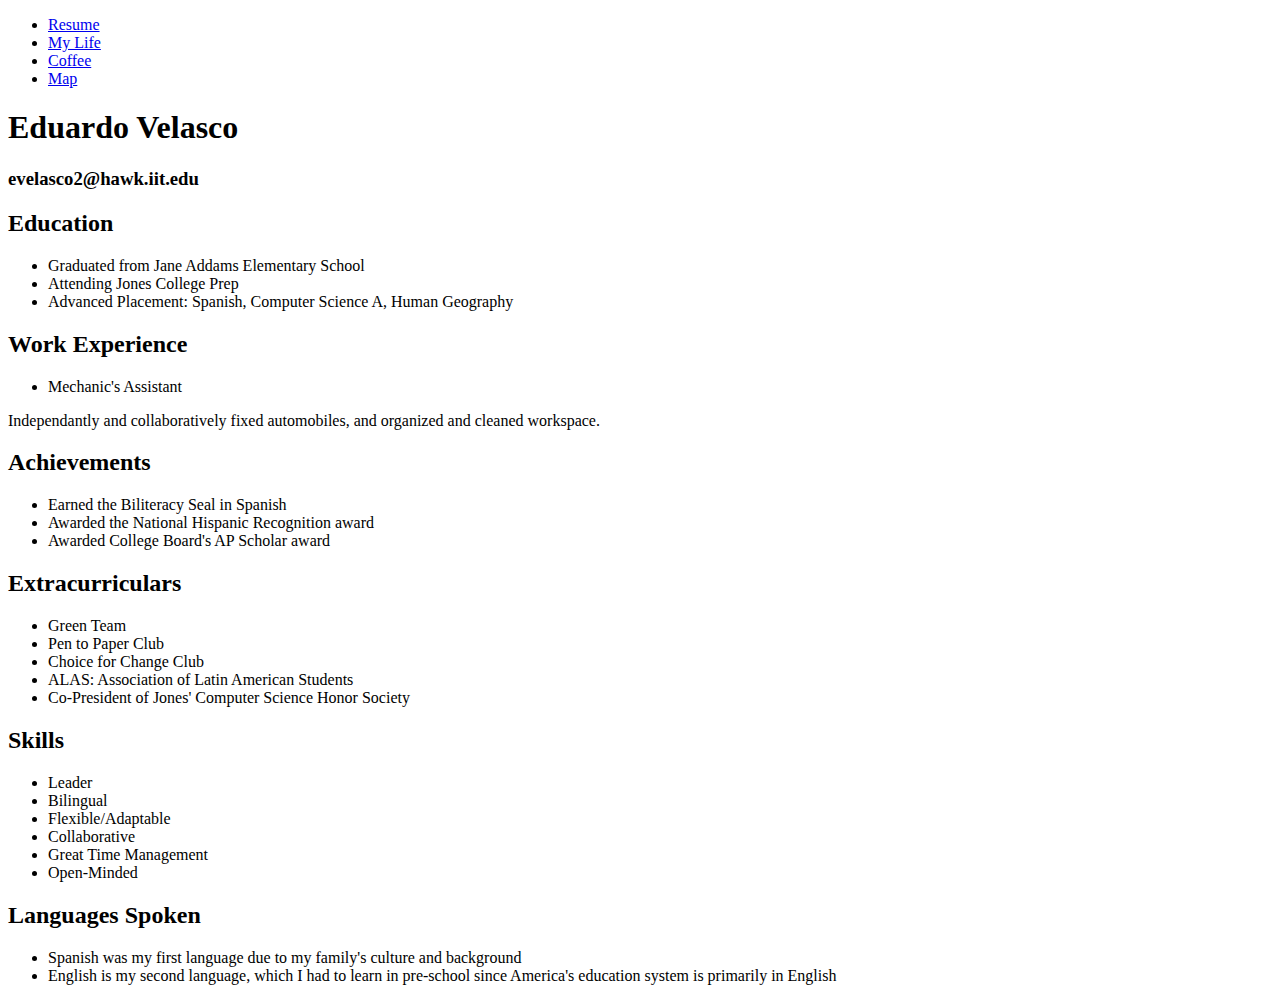
==== index.html @ 63787399 "fixed html declaration" ====
<!DOCTYPE html>
<html lang="en">
<head>
  <meta charset="UTF-8">
  <title>Resume</title>
  <link rel="stylesheet" type="text/css" href="css/normalize.css">
  <link rel="stylesheet" href="css/style.css">
  <link rel="preconnect" href="https://fonts.googleapis.com">
  <link rel="preconnect" href="https://fonts.gstatic.com" crossorigin>
  <link href="https://fonts.googleapis.com/css2?family=Arima+Madurai:wght@200;800&family=Mirza:wght@400;700&display=swap" rel="stylesheet">
</head>
<body class="page-1">
  <nav class="main-navbar">
    <ul class="navbar">
      <li class="on-page"><a href="#jump" title="resume">Resume</a></li>
      <li><a href="page_2.html" title="page2">My Life</a></li>
      <li><a href="page_3.html" title="page3">Coffee</a></li>
      <li><a href="map.html" title="map">Map</a></li>
    </ul>
  </nav>
  <div class="first">
    <h1>Eduardo Velasco</h1>
    <h3>evelasco2&#64;hawk&#46;iit&#46;edu</h3>
  </div>
  <div class="wrapper">
    <div class="resume-left-1">
      <h2>Education</h2>
      <ul>
        <li>Graduated from Jane Addams Elementary School</li>
        <li>Attending Jones College Prep</li>
        <li>Advanced Placement&#58; Spanish&#44; Computer Science A&#44; Human Geography</li>
      </ul>
    </div>
    <div class="resume-right">
      <h2>Work Experience</h2>
      <ul>
        <li>Mechanic&#39;s Assistant</li>
      </ul>
      <p>
        Independantly and collaboratively fixed automobiles&#44; and organized and cleaned workspace&#46;
      </p>
    </div>
  </div>
  <div class="footer"></div>
  <div class="wrapper">
    <div class="resume-left-1">
      <h2>Achievements</h2>
      <ul>
        <li>Earned the Biliteracy Seal in Spanish</li>
        <li>Awarded the National Hispanic Recognition award</li>
        <li>Awarded College Board&#39;s AP Scholar award</li>
      </ul>
    </div>
    <div class="resume-right">
      <h2>Extracurriculars</h2>
      <ul>
        <li>Green Team</li>
        <li>Pen to Paper Club</li>
        <li>Choice for Change Club</li>
        <li>ALAS&#58; Association of Latin American Students</li>
        <li>Co&#45;President of Jones&#39; Computer Science Honor Society</li>
      </ul>
    </div>
  </div>
  <div class="footer"></div>
  <div class="wrapper">
    <div class="resume-left-2">
      <h2>Skills</h2>
      <ul>
        <li>Leader</li>
        <li>Bilingual</li>
        <li>Flexible&#47;Adaptable</li>
        <li>Collaborative</li>
        <li>Great Time Management</li>
        <li>Open&#45;Minded</li>
      </ul>
    </div>
    <div class="resume-right-2">
      <h2>Languages Spoken</h2>
      <ul>
        <li>
          Spanish was my first language due to my family&#39;s culture and background
        </li>
        <li>
          English is my second language&#44; which I had to learn in pre&#45;school since America&#39;s education system is primarily in English
        </li>
      </ul>
    </div>
  </div>
  <div class="footer"></div>
</body>
</html>
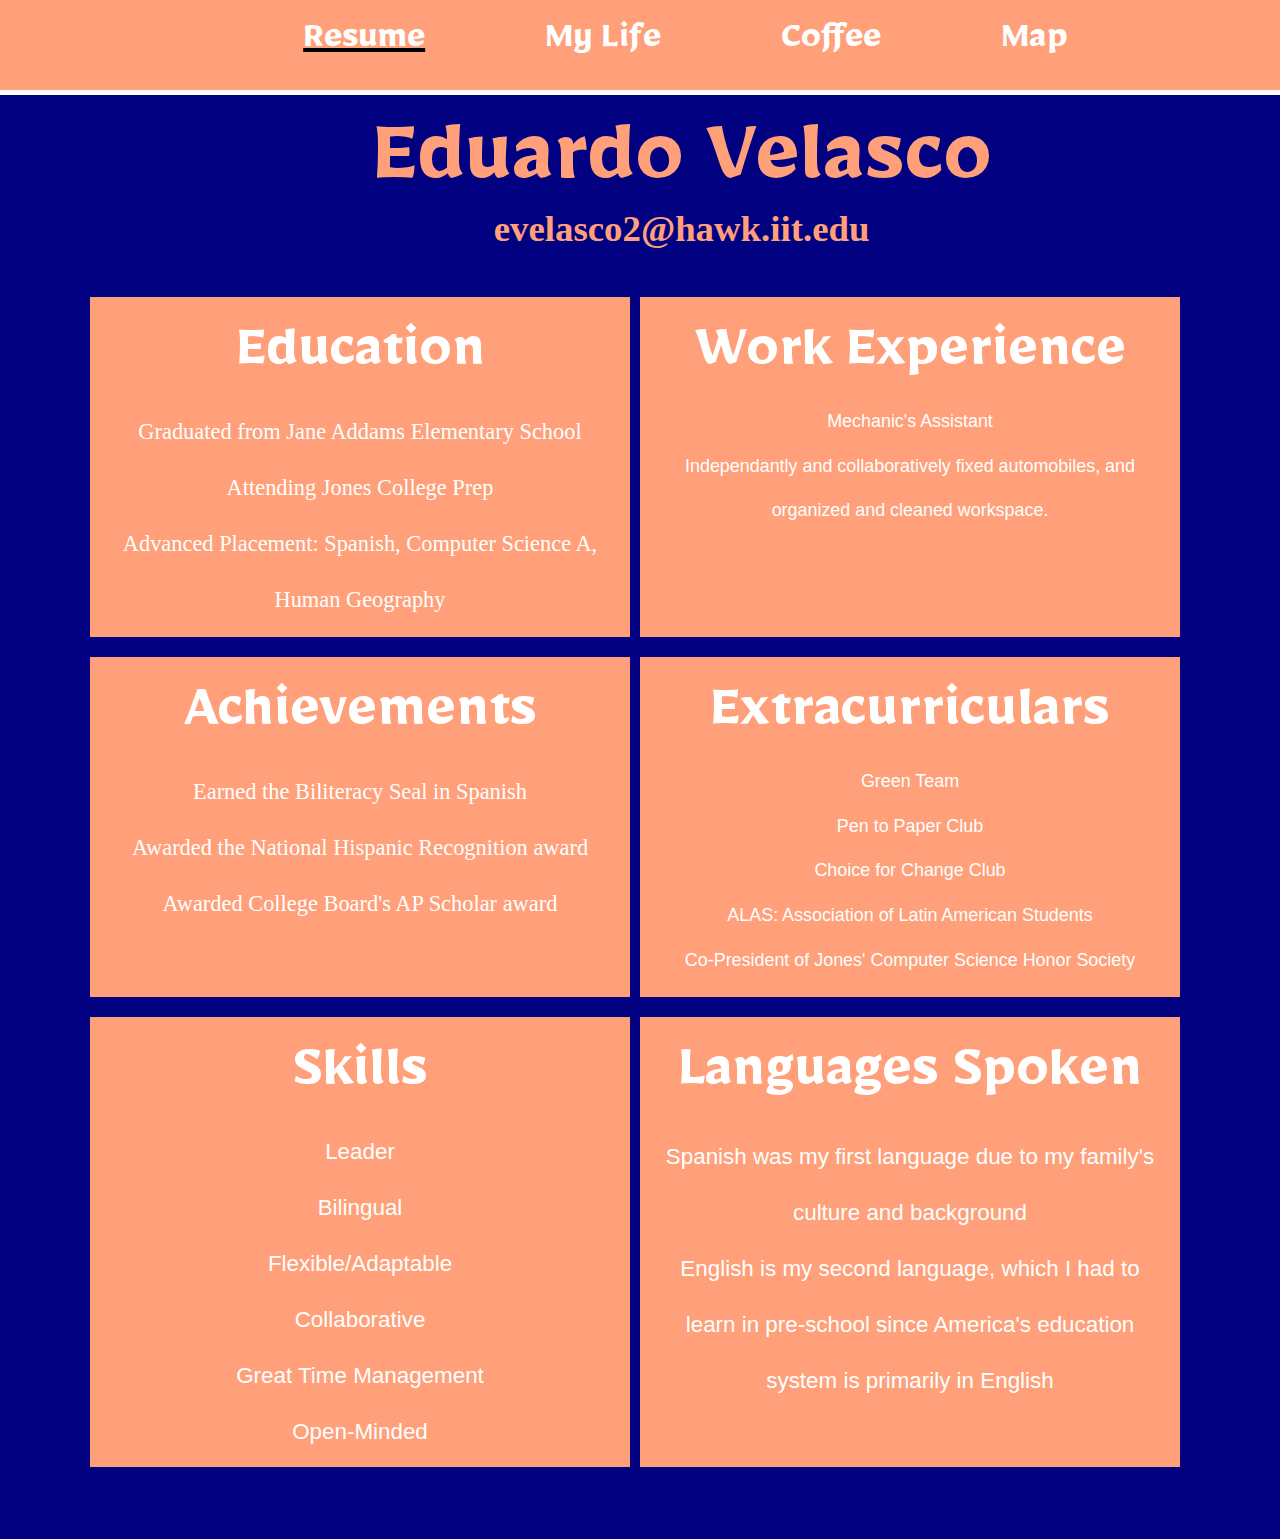
==== commit f7e68b9a: "updated media query css" ====
--- a/index.html
+++ b/index.html
@@ -35,10 +35,8 @@
       <h2>Work Experience</h2>
       <ul>
         <li>Mechanic&#39;s Assistant</li>
+        <li>Independantly and collaboratively fixed automobiles&#44; and organized and cleaned workspace&#46;</li>
       </ul>
-      <p>
-        Independantly and collaboratively fixed automobiles&#44; and organized and cleaned workspace&#46;
-      </p>
     </div>
   </div>
   <div class="footer"></div>
--- a/css/style.css
+++ b/css/style.css
@@ -0,0 +1,621 @@
+.main-navbar {
+  width: 100%;
+  height: 10%;
+  background-color: lightsalmon;
+  position: fixed;
+  top: 0;
+  outline-style: solid;
+  outline-width: 5px;
+  outline-color: white;
+}
+
+.navbar {
+  width: 100%;
+  list-style-type: none;
+  margin: 0 19%;
+  padding: 0;
+  overflow: hidden;
+}
+
+.navbar li {
+  float: left;
+  margin: auto 40px;
+}
+
+.navbar li a {
+  display: block;
+  text-decoration: none;
+  color: white;
+  font-weight: bold;
+  text-align: center;
+  padding: 20px 20px 20px 20px;
+  font-size: 2.5em;
+  font-family: 'Mirza', cursive, arial;
+}
+
+.navbar li a:hover {
+  color: navy;
+} 
+
+.on-page {
+  text-decoration: underline;
+}
+
+.page-1 {
+  background-color: navy;
+  width: 100%;
+  margin: 0 auto 0 auto;
+}
+
+.first {
+  width: 800px;
+  margin: 9% 22% 0% 22%;
+  text-align: center;
+}
+
+.first h1 {
+  color: lightsalmon;
+  font-family: 'Mirza', cursive, arial;
+  font-size: 6em;
+  margin-bottom: -60px;
+}
+
+.first h3 {
+  color: lightsalmon;
+  font-size: 2.3em;
+}
+
+.wrapper {
+  width: 1100px;
+  margin: 0 auto 0 auto;
+  text-align: center;
+}
+
+.wrapper h2 {
+  font-size: 2.5em;
+  font-family: 'Arima Madurai', cursive, arial;
+  color: white;
+}
+
+.wrapper h1 {
+  color: lightsalmon;
+  font-family: 'Mirza', cursive, arial;
+  font-size: 6em;
+  margin-bottom: -60px;
+}
+
+.resume-left-1 {
+  float: left;
+  width: 500px;
+  height: 300px;
+  margin: 10px auto;
+  background-color: lightsalmon;
+  padding: 20px 20px;
+  color: navy;
+}
+
+.resume-left-1 h2 {
+  color: white;
+  font-family: 'Mirza', cursive, arial;
+  font-size: 4em;
+  margin-top: 5px;
+  margin-bottom: 40px;
+}
+
+.resume-left-1 ul {
+  width: 100%;
+  margin: -7% auto;
+  list-style-type: none;
+  padding-left: 0;
+  line-height: 2.5em;
+  font-size: 1.4em;
+  color: white;
+}
+
+.resume-left-2 {
+  float: left;
+  width: 500px;
+  height: 410px;
+  margin: 10px auto;
+  background-color: lightsalmon;
+  padding: 20px 20px;
+}
+
+.resume-right {
+  float: left;
+  width: 500px;
+  margin: 10px 10px;
+  height: 300px;
+  background-color: lightsalmon;
+  padding: 20px 20px;
+  color: white;
+  font-family: "arial", Helvetica, sans-serif;
+  font-size: 1em;
+}
+
+.resume-right h2 {
+  color: white;
+  font-family: 'Mirza', cursive, arial;
+  font-size: 4em;
+  margin-top: 5px;
+  margin-bottom: 40px;
+}
+
+.resume-right li{
+  font-family: "arial", Helvetica, sans-serif;
+  font-size: 0.8em;
+}
+.resume-left-2 ul {
+  width: 100%;
+  height: 100%;
+  list-style-type: none;
+  padding-left: 0;
+  line-height: 2.5em;
+  margin: -7% auto;
+  color: white;
+  font-size: 1.4em;
+  font-family: "arial", Helvetica, sans-serif;
+}
+
+.resume-left-2 h2 {
+  color: white;
+  font-family: 'Mirza', cursive, arial;
+  font-size: 4em;
+  margin-top: 5px;
+  margin-bottom: 40px;
+}
+
+.resume-right-2 {
+  float: left;
+  width: 500px;
+  height: 410px;
+  margin: 10px 10px;
+  background-color: lightsalmon;
+  padding: 20px 20px;
+  font-family: "arial", Helvetica, sans-serif;
+}
+
+.resume-right-2 h2 {
+  color: white;
+  font-family: 'Mirza', cursive, arial;
+  font-size: 4em;
+  margin-top: 5px;
+  margin-bottom: 40px;
+}
+
+.resume-right-2 ul {
+  width: 100%;
+  height: 100%;
+  list-style-type: none;
+  padding-left: 0;
+  line-height: 2.5em;
+  margin: -6% auto;
+  color: white;
+  font-size: 1.4em;
+}
+
+ .resume-right ul {
+   width: 100%;
+  height: 100%;
+  margin: -8% auto;
+  list-style-type: none;
+  padding-left: 0;
+  line-height: 2em;
+  font-size: 1.4em;
+  color: white;
+}
+
+.resume-right p {
+  width: 100%;
+  height: 100%;
+  margin: -50% auto;
+  list-style-type: none;
+  padding-left: 0;
+  line-height: 2.5em;
+  font-size: 1.4em;
+  color: white;
+}
+.footer {
+  clear: left;
+}
+
+.page-2 {
+  background-color: navy;
+  width: 100%;
+  margin: auto auto;
+  padding-left: 0;
+}
+
+.intro-text {
+  float: left;
+  margin-left: 110px;
+  margin-right: 85px;
+  margin-top: 100px;
+  width: 34.7%;
+  text-align: center;
+  color: lightsalmon;
+}
+
+.intro-text h1 {
+  font-size: 6em;
+  font-family: 'Mirza', cursive, arial;
+  margin-top: 15px;
+  margin-bottom: -5px;
+  margin-left: 20px;
+}
+
+.intro-text h2 {
+  font-family: 'Mirza', cursive, arial;
+  font-size: 2.5em;
+  margin-top: -26px;
+  margin-bottom: 55px;
+  margin-left: 20px;
+}
+
+.intro-2 {
+  width: 43.5%;
+  float: left;
+  margin-left: 20px;
+  margin-right: 20px;
+  margin-top: 100px;
+  text-align: right;
+  color: white;
+  background-color: lightsalmon;
+  font-family: 'Mirza', cursive, arial;
+  font-weight: bold;
+}
+
+.intro-2 p {
+  font-family: 'Mirza', cursive, arial;
+  font-size: 1.5em;
+  padding-bottom: 5px;
+  padding: 20px 20px 20px 20px;
+  margin: 0 0 0 0;
+  color: navy;
+}
+
+.footer {
+  clear: left;
+}
+
+.first-cont {
+  float: left;
+  background-color: lightsalmon;
+  width: 40%;
+  margin: -3.4% auto auto 7%;
+  text-align: center; 
+  color: white;
+}
+
+.first-cont h2 {
+  margin-top: 23px;
+  margin-bottom: -25px;
+  font-family: 'Mirza', cursive, arial;
+  font-size: 3em;
+  color: navy;
+}
+
+.first-cont p {
+  font-family: "Arial", Helvetica, sans-serif;
+  font-size: 1.2em;
+  line-height: 1.5em;
+  padding: 0px 10px;
+  margin: 20px;
+  margin-bottom: 40px;
+  font-weight: bold;
+}
+
+.second-cont {
+  float: right;
+  width: 15%;
+  height: auto;
+  margin: auto 38% auto auto;
+}
+
+.third-cont {
+  float: left;
+  width: 87%;
+  background-color: lightsalmon;
+  margin-top: 50px;
+  margin-left: 6.5%;
+  margin-right: 6.5%;
+  text-align: center;
+  color: white;
+}
+
+.third-cont h2 {
+  color: navy;
+  font-family: 'Mirza', cursive, arial;
+  font-size: 3em;
+}
+
+.third-cont p {
+  font-family: "Arial", Helvetica, sans-serif;
+  font-size: 1.3em;
+  line-height: 1.5em;
+  padding: 0px 10px;
+  margin-right: 40px;
+  margin-left: 40px;
+  margin-bottom: 30px;
+  margin-top: -45px;
+  font-weight: bold;
+}
+
+.ending {
+  margin-top: 30px;
+  width: 95%;
+  background-color: navy;
+  float: left;
+}
+
+.page-3 {
+  background-color: navy;
+  width: 100%;
+  margin: auto auto;
+}
+
+.first-col {
+  float: left;
+  margin: 5% 5% auto 5%;
+  width: 90%;
+  text-align: center;
+}
+
+.first-col h1 {
+  font-family: 'Mirza', cursive, arial;
+  font-size: 4.5em;
+  color: lightsalmon;
+}
+
+.first-col p {
+  font-family: 'Mirza', cursive, arial;
+  width: 50%;
+  font-size: 2.2em;
+  margin: -60px auto 40px auto;
+  color: lightsalmon;
+}
+
+.left-col-1 {
+  float: left;
+  width: 45%;
+  height: auto;
+  margin: auto auto auto 5%;
+  text-align: center;
+}
+
+.right-col-1 {
+  float: left;
+  width: 45%;
+  margin: auto 5% auto auto;
+  text-align: center;
+  background-color: lightsalmon;
+}
+
+.right-col-1 h2 {
+  color: navy;
+  font-family: 'Mirza', cursive, arial;
+  font-size: 2.6em;
+  margin-bottom: -30px;
+}
+
+.right-col-1 p {
+  font-family: Arial, Helvetica, sans-serif;
+  font-size: 1.3em;
+  color: white;
+  margin: 20px 40px 20px 40px;
+  line-height: 30px;
+}
+
+.left-col-2 {
+  background-color: lightsalmon;
+  float: left;
+  width: 45%;
+  height: auto;
+  margin: auto auto auto 5%;
+  text-align: center;
+}
+
+.left-col-2 h2 {
+  color: navy;
+  font-family: 'Mirza', cursive, arial;
+  font-size: 3em;
+  margin-bottom: -25px;
+}
+
+.left-col-2 p {
+  color: white;
+  font-family: Arial, Helvetica, sans-serif;
+  font-size: 1.3em;
+  margin: 20px 40px 20px 40px;
+  line-height: 30px;
+}
+
+.right-col-2 {
+  float: left;
+  width: 45%;
+  height: auto;
+  margin: auto auto auto 5%;
+  text-align: center;
+}
+
+.second-col {
+  float: left;
+  margin: auto auto;
+  width: 90%;
+  text-align: center;
+  margin: auto 5% auto 5%;
+  background-color: lightsalmon;
+}
+
+.second-col h2 {
+  color: navy;
+  font-family: 'Mirza', cursive, arial;
+  font-size: 3em;
+  margin-bottom: -25px;
+  margin-top: 15px;
+}
+
+.second-col h3 {
+  color: navy;
+  font-family: 'Mirza', cursive, arial;
+  font-size: 3em;
+  margin: -37px auto 5px auto;
+  text-decoration: underline;
+}
+.second-col p {
+  font-family: 'arial', helvetica, sans-serif;
+  font-size: 2em;
+  margin: 2% 5% 5% 5%;
+  color: white;
+}
+
+.bp-1 {
+  float: left;
+  width: 40%;
+  margin: 3% 28% auto 28%;
+  background-color: lightsalmon;
+  text-align: center;
+  padding: 1% 1% 1% 1%;
+  font-family: 'arial', helvetica, sans-serif;
+}
+
+.bp-2 {
+  float: left;
+  height: 650px;
+  width: 35.5%;
+  margin: 2% 5% 3% 5%;
+  background-color: lightsalmon;
+  text-align: center;
+  padding: 2% 2% 4% 2%;
+  font-family: 'arial', helvetica, sans-serif;
+}
+
+.bp-3 {
+  float: left;
+  height: 650px;
+  width: 35%;
+  margin: 2% 5% 3% 5%;
+  background-color: lightsalmon;
+  text-align: center;
+  padding: 2% 2% 2% 2%;
+  font-family: 'arial', helvetica, sans-serif;
+}
+.modified-ul {
+  list-style-type: none;
+  padding-left: 0;
+  line-height: 2.5em;
+  font-size: 1.4em;
+  color: white;
+  background-color: transparent;
+}
+
+.third-col {
+  float: left;
+  margin: 2% auto auto auto;
+  width: 90%;
+  text-align: center;
+  margin: auto 5% auto 5%;
+  background-color: lightsalmon;
+}
+
+.third-col p {
+  font-family: 'arial', helvetica, sans-serif;
+  color: white;
+  font-size: 1.4em;
+  text-decoration: underline;
+}
+
+.third-col h3 {
+  font-family: 'Mirza', cursive, arial;
+  color: navy;
+  font-size: 2em;
+  padding: 2px 100px 2px 100px;
+  margin-bottom: -8px;
+}
+
+@media screen and (max-width: 1000px) {
+  .main-navbar {
+  left: 0px;
+  }
+
+  .navbar {
+    margin: 0 15%;
+  }
+
+  .navbar li {
+    margin: auto 30px;
+  }
+
+  .navbar li a {
+    padding: 20px 15px 20px 15px;
+  }
+
+  .first {
+    width: 450px;
+  }
+
+  .first h1 {
+    font-size: 4.36em;
+  }
+
+  .first h3 {
+    font-size: 2em;
+  }
+  .resume-left-1 {
+    width: 325px;
+    height: 360px;
+  }
+
+  .resume-left-1 h2 {
+    font-size: 3em;
+  }
+
+  .resume-left-1 ul {
+    font-size: 1.2em;
+  }
+
+  .resume-left-2 {
+    width: 325px;
+  }
+
+  .resume-left-2 ul {
+    line-height: 2.3em;
+    font-size: 1.4em;
+  }
+
+  .resume-left-2 h2 {
+    font-size: 3.2em;
+    margin-bottom: 30px;
+  }
+
+  .resume-right {
+    width: 325px;
+    height: 360px;
+    font-size: 0.85em;
+  }
+
+  .resume-right h2 {
+    font-size: 3.2em;
+  }
+
+  .resume-right li {
+    padding: 10px;
+    font-size: 1em;
+    line-height: 30px;
+  }
+  .resume-right-2 {
+    width: 325px;
+    height: 410px;
+  }
+
+  .resume-right-2 h2 {
+    font-size: 2.8em;
+    margin-bottom: 15px;
+
+  }
+
+  .resume-right-2 ul {
+    line-height: 2em;
+  }
+
+}
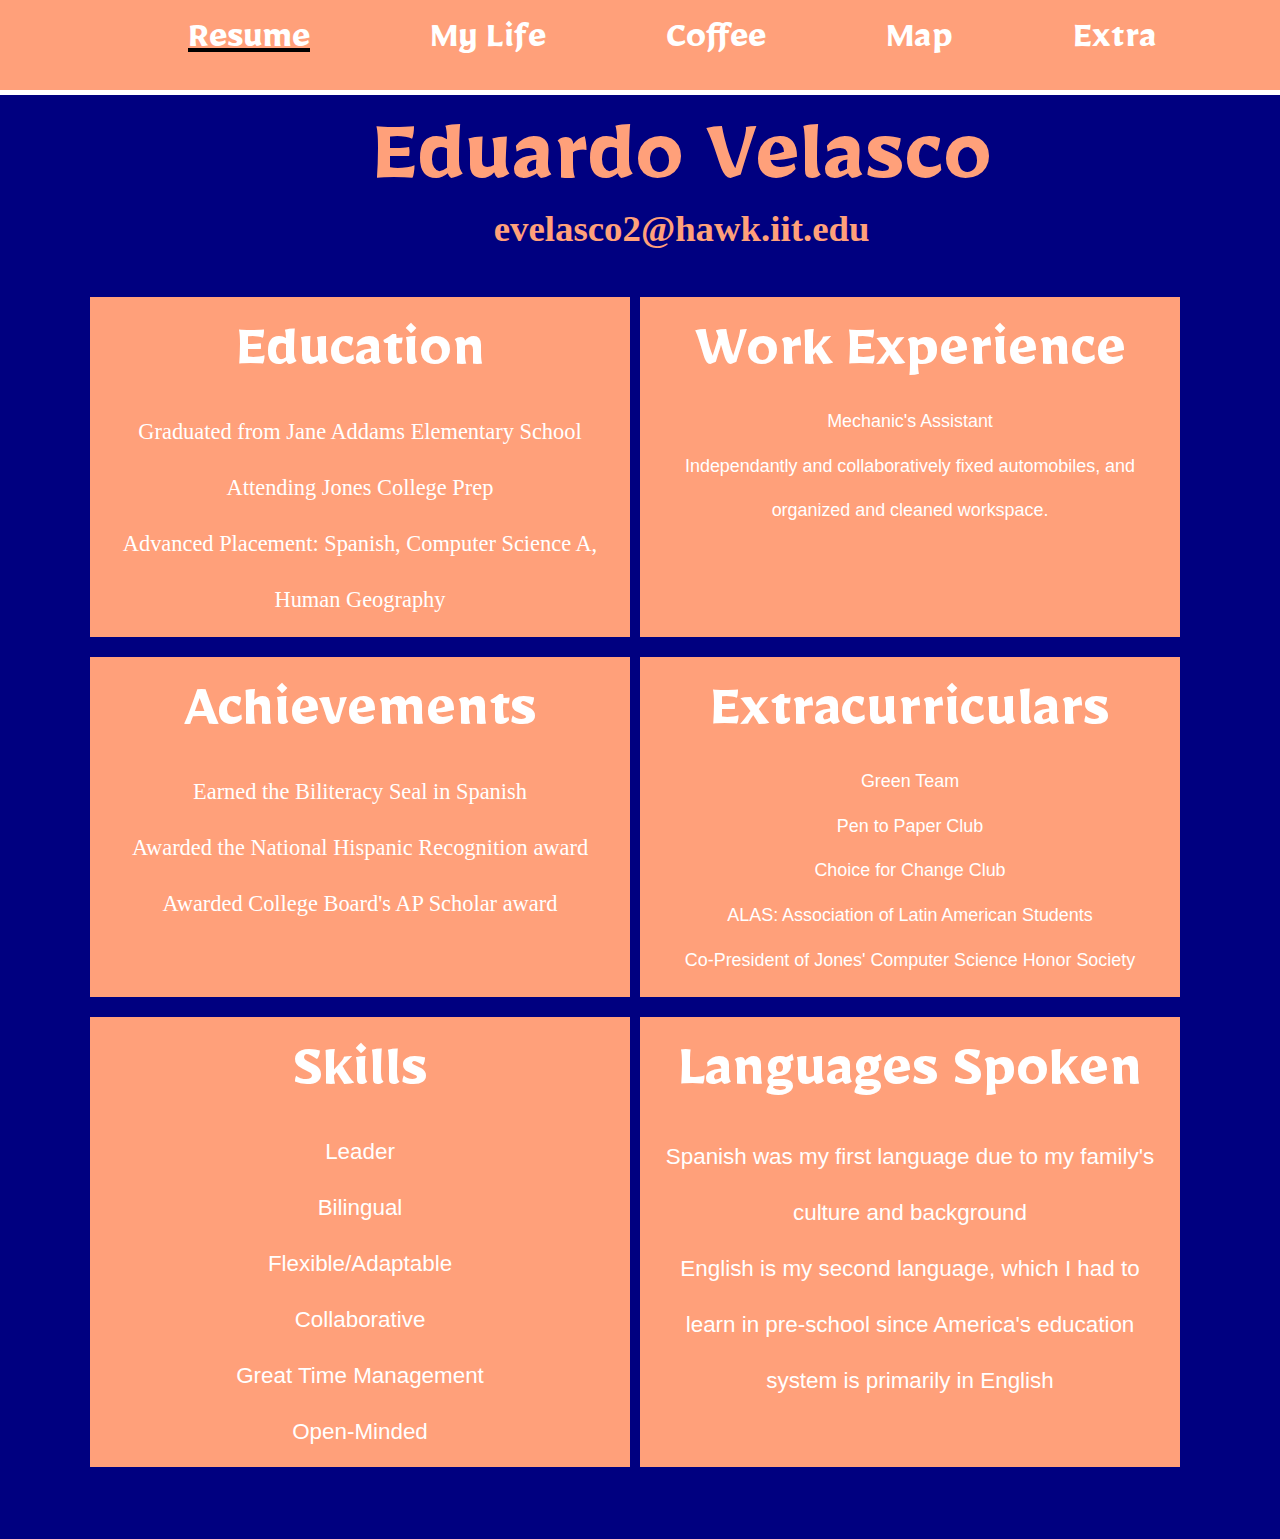
==== commit 4b97ae49: "added font declaration once again" ====
--- a/index.html
+++ b/index.html
@@ -5,6 +5,7 @@
   <title>Resume</title>
   <link rel="stylesheet" type="text/css" href="css/normalize.css">
   <link rel="stylesheet" href="css/style.css">
+  <script src="js/script.js"></script>
   <link rel="preconnect" href="https://fonts.googleapis.com">
   <link rel="preconnect" href="https://fonts.gstatic.com" crossorigin>
   <link href="https://fonts.googleapis.com/css2?family=Arima+Madurai:wght@200;800&family=Mirza:wght@400;700&display=swap" rel="stylesheet">
@@ -16,6 +17,7 @@
       <li><a href="page_2.html" title="page2">My Life</a></li>
       <li><a href="page_3.html" title="page3">Coffee</a></li>
       <li><a href="map.html" title="map">Map</a></li>
+      <li><a href="slide.html" title="slide">Extra</a></li>
     </ul>
   </nav>
   <div class="first">
--- a/css/style.css
+++ b/css/style.css
@@ -1,3 +1,47 @@
+.slideshow {
+  background-color: navy;
+  width: 50%;
+  margin: auto auto;
+  position: relative;
+}
+
+.slideshow img {
+  width: 40em;
+  height: auto;
+  display: block;
+  margin: auto auto;
+  background-color: navy;
+  top: 70px;
+  align-content: center;
+}
+
+.boxslider {
+  background-color: navy;
+  outline-color: navy;
+}
+
+.boxslider li {
+  background-color: navy;
+}
+
+.extras {
+  color: lightsalmon;
+  text-align: center;
+  font-size: 3em;
+  margin-top: 70px;
+  background-color: navy;
+}
+
+#map{
+  position: absolute;
+  width: 60%;
+  height: calc(70vh);
+  right: 20%;
+  top: 14%;
+  border: solid white 5px;
+  border-radius: 10px;
+}
+
 .main-navbar {
   width: 100%;
   height: 10%;
@@ -12,7 +56,7 @@
 .navbar {
   width: 100%;
   list-style-type: none;
-  margin: 0 19%;
+  margin: 0 10%;
   padding: 0;
   overflow: hidden;
 }
@@ -533,13 +577,14 @@
   margin-bottom: -8px;
 }
 
-@media screen and (max-width: 1000px) {
+@media screen and (max-width: 1050px) {
   .main-navbar {
   left: 0px;
+  height: 5%;
   }
 
   .navbar {
-    margin: 0 15%;
+    margin: 0 10%;
   }
 
   .navbar li {
@@ -547,7 +592,9 @@
   }
 
   .navbar li a {
-    padding: 20px 15px 20px 15px;
+    padding: 10px 15px 20px 15px;
+    font-size: 2em;
+
   }
 
   .first {
@@ -617,5 +664,79 @@
   .resume-right-2 ul {
     line-height: 2em;
   }
-
-}
+}
+
+@media screen and (max-width: 750px) {
+  .navbar {
+    margin: 0 0%;
+  }
+
+  .navbar li {
+    margin: auto 10px;
+  }
+
+  .navbar li a {
+    padding: 10px 10px 20px 10px;
+    /*removed fontsize here */
+  }
+
+  .first {
+    width: 450px;
+    margin: 9% 22% 0% 5%;
+  }
+
+  .first h1 {
+    font-size: 4em;
+  }
+
+  .first h3 {
+    font-size: 2em;
+  }
+  .resume-left-1 {
+    width: 250px;
+    height: 380px;
+    margin-left: 0px;
+  }
+
+  .resume-left-1 h2 {
+    font-size: 2.5em;
+  }
+
+  .resume-left-2 {
+    width: 250px;
+    height: 380px;
+    margin-left: -165px;
+  }
+
+  .resume-left-2 h2 {
+    font-size: 3.2em;
+    margin-bottom: 30px;
+  }
+
+  .resume-right {
+    width: 250px;
+    height: 380px;
+    font-size: 0.85em;
+  }
+
+  .resume-right h2 {
+    font-size: 2.7em;
+  }
+
+  .resume-right-2 {
+    width: 250px;
+    height: 410px;
+  }
+
+  .resume-right-2 h2 {
+    font-size: 2.15em;
+    margin-bottom: 15px;
+  }
+
+  .resume-right-2 ul {
+    line-height: 1.6em;
+  }
+
+}
+
+
